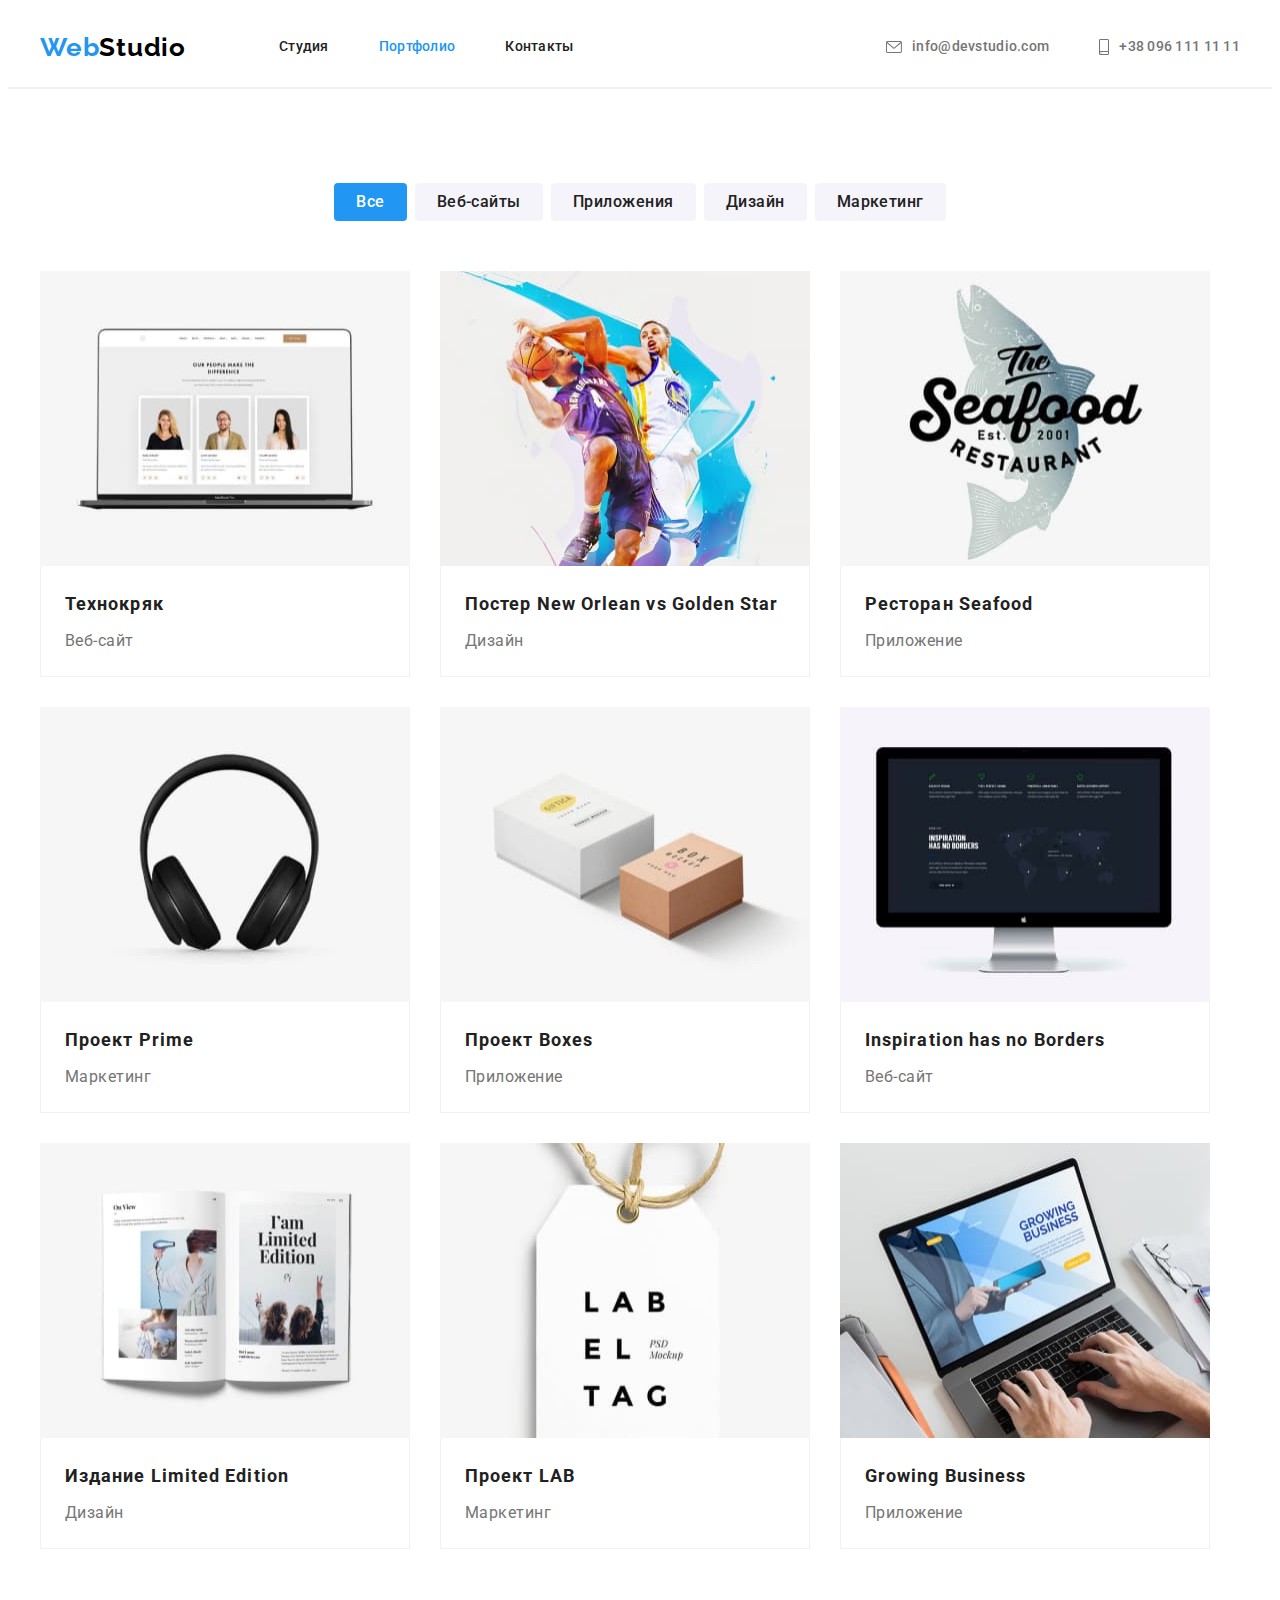
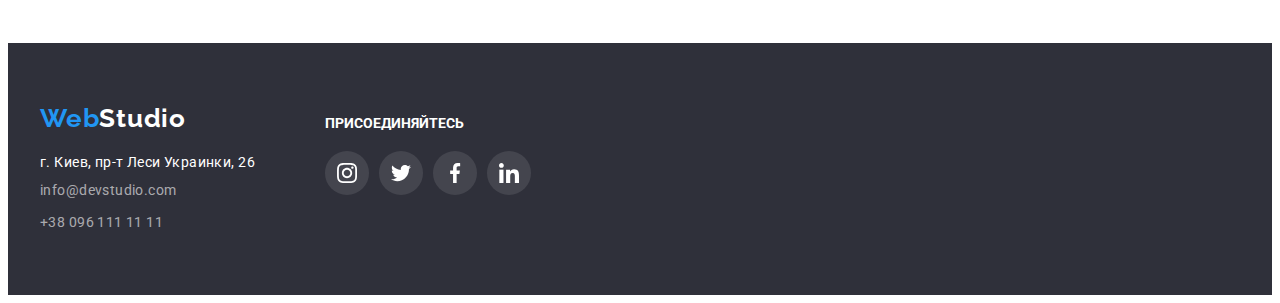
==== portfolio.html @ 335d4f62 "Добавляет данные прошлых ДЗ" ====
<!DOCTYPE html>
<html lang="en">
<head>
    <meta charset="UTF-8">
    <meta http-equiv="X-UA-Compatible" content="IE=edge">
    <meta name="viewport" content="width=device-width, initial-scale=1.0">
    <title>WebStudio</title>
    <link rel="preconnect" href="https://fonts.gstatic.com">
    <link href="https://fonts.googleapis.com/css2?family=Raleway:wght@700&family=Roboto:wght@400;500;700;900&display=swap" rel="stylesheet">
    <link rel="stylesheet" href="https://cdnjs.cloudflare.com/ajax/libs/modern-normalize/1.1.0/modern-normalize.min.css" integrity="sha512-wpPYUAdjBVSE4KJnH1VR1HeZfpl1ub8YT/NKx4PuQ5NmX2tKuGu6U/JRp5y+Y8XG2tV+wKQpNHVUX03MfMFn9Q==" crossorigin="anonymous" referrerpolicy="no-referrer" />
    <link rel="stylesheet" href="./css/styles.css">
</head>
<body class="page">
    <!--header-->
    <header class="header-section">
        <div class="container">
            <div class="header-menu">
                 <nav class="menu">
                     <a class="logo" href="./index.html"> <span class="logo-accent">Web</span>Studio</a>
                     <ul class="menu-item">
                         <li class="item"><a class="menu-link" href="./index.html">Студия</a></li>
                         <li class="item"><a class="menu-link current"  href="./portfolio.html">Портфолио</a></li>
                         <li class="item"><a class="menu-link" href="#">Контакты</a></li>
                             
                     </ul>
                 </nav>
             
                 <ul class="contacts-list">
                     <li class="item">
                         <a href="mailto:info@devstudio.com" class="contacts-links">
                             <svg class="icon" width=16px height=12px>
                                 <use href="./images/sprite.svg#icon-envelope"></use>
                             </svg>info@devstudio.com</a> 
                     </li>
                     <li class="item">
                         <a href="tel:+380961111111" class="contacts-links">
                             <svg class="icon" width=10px height=16px>
                                 <use href="./images/sprite.svg#icon-smartphone"></use>
                             </svg>+38 096 111 11 11</a>
                     </li>
                 </ul>
            </div>
         
        </div> 
      
     </header>

    <!--main-->
    <main>

        <section class="works section">
            <div class="container">
                <ul class="works-directions">
                    <li class="buttons"><button class="works-btn current" type="button">Все</button></li>
                    <li class="buttons"><button class="works-btn" type="button">Веб-сайты</button></li>
                    <li class="buttons"><button class="works-btn" type="button">Приложения</button></li>
                    <li class="buttons"><button class="works-btn" type="button">Дизайн</button></li>
                    <li class="buttons"><button class="works-btn" type="button">Маркетинг</button></li>         
                    
                </ul>
                        
                <ul class="projects">
                    <li class="projects-item">
                        <a href="#" class="links"><img src="./images/portfolio-images/technokriak.jpg" alt="notebook" width="370" height="295">  
                            <div class="description-data">
                                <h3 class="projects-title">Технокряк</h3>
                                <p class="projects-description">Веб-сайт</p> 
                            </div>
                        </a>
                    
                    </li>
                    <li class="projects-item">
                        <a href="#" class="links"><img src="./images/portfolio-images/basketball.jpg" alt="basketball players" width="370" height="295">
                            <div class="description-data">
                                <h3 class="projects-title">Постер New Orlean vs Golden Star</h3>
                                <p class="projects-description">Дизайн</p>
                            </div>
                        </a>
                    </li>
                    <li class="projects-item">
                        <a href="#" class="links"><img src="./images/portfolio-images/seafood.jpg" alt="fish and inscription" width="370" height="295">
                            <div class="description-data">
                                <h3 class="projects-title">Ресторан Seafood</h3>
                                <p class="projects-description">Приложение</p>
                            </div>
                        </a>
                    </li>
                    <li class="projects-item">
                        <a href="#" class="links"><img src="./images/portfolio-images/prime.jpg" alt="headphones" width="370" height="295">
                            <div class="description-data">
                                <h3 class="projects-title">Проект Prime</h3>
                                <p class="projects-description">Маркетинг</p>
                            </div>
                        </a>
                    </li>
                    <li class="projects-item">
                        <a href="#" class="links"><img src="./images/portfolio-images/boxes.jpg" alt="two boxes" width="370" height="295">
                            <div class="description-data">
                                <h3 class="projects-title">Проект Boxes</h3>
                                <p class="projects-description">Приложение</p>
                            </div>
                        </a>
                    </li>
                    <li class="projects-item">
                        <a href="#" class="links"><img src="./images/portfolio-images/inspiration.jpg" alt="monitor" width="370" height="295">
                            <div class="description-data">
                                <h3 class="projects-title">Inspiration has no Borders</h3>
                                <p class="projects-description">Веб-сайт</p>
                            </div>
                        </a>
                    </li>
                    <li class="projects-item">
                        <a href="#" class="links"><img src="./images/portfolio-images/limited_edition.jpg" alt="book with illustrations" width="370" height="295">
                            <div class="description-data">
                                <h3 class="projects-title">Издание Limited Edition</h3>
                                <p class="projects-description">Дизайн</p>
                            </div>
                        </a>
                    </li>
                    <li class="projects-item">
                        <a href="#" class="links"><img src="./images/portfolio-images/lab.jpg" alt="label" width="370" height="295">
                           <div class="description-data">
                               <h3 class="projects-title">Проект LAB</h3>
                                <p class="projects-description">Маркетинг</p>
                            </div>
                        </a>
                    </li>
                    <li class="projects-item">
                        <a href="#" class="links"><img src="./images/portfolio-images/growing_business.jpg" alt="laptop" width="370" height="295">
                            <div class="description-data">
                                <h3 class="projects-title">Growing Business</h3>
                                <p class="projects-description">Приложение</p>
                            </div>
                        </a>
                    </li>
    
                </ul>
            </div>               
        
        </section>

        
    </main>

   <!--footer-->
   <footer class="footer">
    <div class="container footer-container">
        <div class="contacts-footer">
            <div class="footer-logo">
                <a class="logo-footer" href="./index.html"> <span class="logo-accent">Web</span>Studio</a>
            </div>
            <address class="address">г. Киев, пр-т Леси Украинки, 26</address>
            <ul class="footer-contacts">
                <li class="links"><a class="footer-links" href="mailto:info@devstudio.com">info@devstudio.com</a></li>
                <li class="links"><a class="footer-links" href="tel:+380961111111">+38 096 111 11 11</a></li>
            </ul>
        </div>

        <div class="social-links-footer">
            <p class="footer-title">Присоединяйтесь</p>
            <ul class="footer-social-list">
                <li class="footer-social-item">
                    <a href="#" class="footer-social-link">
                        <svg class="footer-social-icon">
                            <use href="./images/sprite.svg#icon-instagram"></use>
                        </svg>
                    </a>
                </li>
                <li class="footer-social-item">
                    <a href="#" class="footer-social-link">
                        <svg class="footer-social-icon">
                            <use href="./images/sprite.svg#icon-twitter"></use>
                        </svg>
                    </a>
                </li>
                <li class="footer-social-item">
                    <a href="#" class="footer-social-link">
                        <svg class="footer-social-icon">
                            <use href="./images/sprite.svg#icon-facebook"></use>
                        </svg>
                    </a>
                </li>
                <li class="footer-social-item">
                    <a href="#" class="footer-social-link">
                        <svg class="footer-social-icon">
                            <use href="./images/sprite.svg#icon-linkedin"></use>
                        </svg>
                    </a>
                </li>
            </ul>

        </div>
    </div>
   
</footer>
</body>
</html>
---- css/styles.css ----
:root {
    --primary-text-color: #757575;
    --secondary-text-color: #212121;
    --additional-text-color: #FFFFFF;
    --accent-color: #2196F3;
}

body {
    background-color: #FFFFFF;
    color: var(--primary-text-color);
    font-family: Roboto, sans-serif;
}

ul {
    list-style: none;
}
a {
    text-decoration: none;
}

h1, h2, h3, h4, h5, h6, p {
    margin-top: 0px;
    margin-bottom: 0px;
}
ul,
ol {
    margin-top: 0px;
    margin-bottom: 0px;
    padding-left: 0px;
}
img {
    display: block;
}
.container {
    width: 1200px;
    margin: 0 auto;
    padding-left: 15px;
    padding-right: 15px;
}
.section {
    padding-top: 94px;
    padding-bottom: 94px;
}
.title {
    margin-top: 0px;
    margin-bottom: 50px;
    font-style: normal;
    font-weight: bold;
    font-size: 36px;
    line-height: 1.16;
    text-align: center;
    letter-spacing: 0.03em;
    color: var( --secondary-text-color)
}
/* ==================================header================================= */
.header-menu {
    display: flex;
    align-items: center;
}
.header-section {
    border-bottom: 2px solid #f1f1f1;
    padding-top: 24px; 
    padding-bottom: 24px;
}
.menu {
    display: flex;
}
.menu-item {
    display: flex;
    margin-top: 0px;
    margin-bottom: 0px; 
    align-items: center;  
}
.menu-item .item:not(:last-child) {
    margin-right: 50px;
}

.logo {
    margin-right: 93px;  

    font-family: Raleway;
    font-style: normal;
    font-weight: bold;
    font-size: 26px;
    line-height: 1.19;
    letter-spacing: 0.03em;
    color: #000000;
}

.logo-accent {
    color: var(--accent-color);
}

.menu-link {
    display: block;
    font-style: normal;
    font-weight: 500;
    font-size: 14px;
    line-height: 1.14;
    letter-spacing: 0.02em;
    color: var( --secondary-text-color);
}

.menu-link:hover,
.menu-link:focus {
    color: var(--accent-color)
}
.menu-link.current {
    color: var(--accent-color)
}

.contacts-list {
    display: flex;
    align-items: center;
    margin-top: 0px;
    margin-bottom: 0px;
    margin-left: auto;
}
.contacts-list .item:not(:last-child) {
   margin-right: 50px; 
}
.item {
    display: flex;
}
.contacts-links {
    display: flex;
    align-items: center;
    font-style: normal;
    font-weight: 500;
    font-size: 14px;
    line-height: 1.14;
    letter-spacing: 0.02em;
    color: var(--primary-text-color);
}
.contacts-links:hover,
.contacts-links:focus {
    color: var(--accent-color);
    fill: var(--accent-color)
}
.icon {
    margin-right: 10px;
    fill: currentColor
}

/* ==============================MAIN============================== */
/* ==============================Hero============================== */

.hero {
    background-color: #2F303A;
    text-align: center;
    padding-top: 195px;
    padding-bottom: 205px;
}
.overlay {
    max-width: 1600px;
    height: 600px;
    margin-left: auto;
    margin-right: auto;
    background-image: linear-gradient(
        to right,
        rgba(47, 48, 58, 0.4),
        rgba(47, 48, 58, 0.4)
    ),
        url(../images/hero_img.jpg);
    background-position: center;
    background-repeat: no-repeat;
    background-size: cover;
}

.hero-title {
    margin-top: 0px; 
    margin-bottom: 30px;   
    font-style: normal;
    font-weight: 900;
    font-size: 44px;
    line-height: 1.36;
    letter-spacing: 0.06em;
    text-transform: uppercase;
    color: var(--additional-text-color);
}

.modal-btn {
    font-style: normal;
    font-weight: bold;
    font-size: 16px;
    line-height: 1.87;
    letter-spacing: 0.06em;
    color: var(--additional-text-color);
    background-color: var(--accent-color);
    cursor: pointer;
    padding: 10px 32px;
    border-radius: 4px;
    text-align: center;
    outline: none;
    border: none;
}

/* ===========================Strengths=================================== */
.stenghth-section {
    padding-top: 89px;
    padding-bottom: 0px;
}
.strengths-list {
    display: flex;
    margin-left: -30px;
    margin-top: -30px;
}
.strengths-item {
    margin-left: 30px;
    margin-top: 30px;
}

.strengths-list .strengths-item {
    width: 270px;
}
.strengths-icon-container {
    height: 120px;
    background-color: #F5F4FA;
    margin-bottom: 30px;
    border-radius: 4px;
    display: flex;
    align-items: center;
    justify-content: center;
}

.strengths-list .strengths-title {
    font-style: normal;
    font-weight: bold;
    font-size: 14px;
    line-height: 1.14;
    letter-spacing: 0.03em;
    text-transform: uppercase;
    color: var( --secondary-text-color)
}
.strengths-title {
    margin-bottom: 10px;
}


.strenghts-description {
    font-style: normal;
    font-weight: normal;
    font-size: 14px;
    line-height: 1.7;
    letter-spacing: 0.03em;
    color: var(--primary-text-color);
    margin-top: 0px;
}

/* ===========================Works=================================== */

.work-section-images {
    display: flex;
    margin-left: -30px;
    margin-top: -30px;
}
.work-images {
    margin-left: 30px;
    margin-top: 30px;
}


/* ===========================Our team=================================== */
.team-section {
    background-color: #E5E5E5;
    padding-top: 94px;
    padding-bottom: 94px;
}

.member-title {
    font-style: normal;
    font-weight: 500;
    font-size: 16px;
    line-height: 1.18;
    text-align: center;
    letter-spacing: 0.03em;
    color: var( --secondary-text-color);
    margin-bottom: 10px;
}
.member-description {
    font-style: normal;
    font-weight: normal;
    font-size: 16px;
    line-height: 1.18;   
    text-align: center;
    letter-spacing: 0.03em;
    color: var(--primary-text-color);
    margin-bottom: 16px;
}
.team-images {
    display: flex;
    margin-left: -30px;
    margin-top: -30px;
}
.team-members-images {
    margin-left: 30px;
    margin-top: 30px;
    background-color: #FFFFFF;
    border-radius: 0 0 4px 4px;
    box-shadow: 0px 1px 3px rgb(0 0 0 / 12%),
    0px 1px 1px rgb(0 0 0 / 14%),
    0px 2px 1px rgb(0 0 0 / 20%)
}
.member-info {
    padding-top: 30px;
    padding-bottom: 30px;
   
}
.social-list-icon {
    width: 20px;
    height: 20px;    
}
.social-list {
    display: flex;
   justify-content: center;
}
.social-list-item:not(:last-child){
    margin-right: 10px;
}
.social-list-link {
    display: flex;
    align-items: center;
    justify-content: center;
    width: 44px;
    height: 44px;
    border-radius: 50%;
    background-color: transparent;
    fill: #AFB1B8;
}

.social-list-link:hover,
.social-list-link:focus {
    background-color: var(--accent-color);
    fill: var(--additional-text-color)
}

/* ===========================Customers=================================== */
.clients-list {
    display: flex;
    justify-content: center;
    margin-top: 0px;
    margin-bottom: 0px;
}
.clients-item:not(:last-child){
    margin-right: 30px;
}
.clients-link {
    display: flex;
    justify-content: center;
    align-items: center;
    width: 170px;
    height: 90px;
    fill: #AFB1B8;
    border: 1px solid #AFB1B8;
    box-sizing: border-box;
    border-radius: 4px;
}
.clients-link:hover,
.clients-link:focus {
    fill: var(--accent-color);
    border: 1px solid var(--accent-color);
}

/* ===========================footer=================================== */
.footer {
    background-color: #2F303A;
    padding-top: 60px;
    padding-bottom: 60px;
}
   
.footer-logo {
    margin-bottom: 20px;
}
.logo-footer {
    font-family: Raleway;
    font-style: normal;
    font-weight: bold;
    font-size: 26px;
    line-height: 1.19;
    letter-spacing: 0.03em;
    color: var(--additional-text-color);
}

.address {
    font-style: normal;
    font-weight: normal;
    font-size: 14px;
    line-height: 1,7;
    letter-spacing: 0.03em;
    color: var(--additional-text-color);
    margin-bottom: 9px;
}
.footer-contacts .footer-links {
    font-style: normal;
    font-weight: normal;
    font-size: 14px;
    line-height: 1.7;
    letter-spacing: 0.03em;
    color: rgba(255, 255, 255, 0.6);
}
.footer-contacts .links:not(:last-child) {
    margin-bottom: 9px;
}
.footer-links:hover,
.footer-links:focus {
    color: var(--accent-color);
}

.footer-title{
    font-weight: 700;
    font-size: 14px;
    line-height: 1.17;
    color: var(--additional-text-color);
    text-transform: uppercase;
    margin-bottom: 20px;
}
.footer-social-icon {
    width: 20px;
    height: 20px; 
    fill: var(--additional-text-color)   
}
.footer-social-list {
    display: flex;
}
.footer-social-item:not(:last-child){
    margin-right: 10px;
}
.footer-social-link {
    display: flex;
    align-items: center;
    justify-content: center;
    width: 44px;
    height: 44px;
    border-radius: 50%;
    background-color: rgba(255, 255, 255, 0.1);

}
.footer-social-link:hover,
.footer-social-link:focus {
    background-color: var(--accent-color);
}
.social-links-footer {
    justify-content: center;
    margin-left: 70px;
    padding-bottom: 40px;
    padding-top: 12px;
}
.footer-container {
    display: flex;
}
/* =================================PORTFOLIO===================================== */

.works-directions {
    display: flex;
    justify-content: center;
    margin-bottom: 50px;
}
.works-directions .buttons:not(:last-child){
    margin-right: 8px;
}

.works-btn {   
    height: 38px;
    padding-top: 6px;
    padding-bottom: 6px;
    padding-left: 22px;
    padding-right: 22px;
    border-radius: 4px; 
    font-family: Roboto, sans-serif;
    font-style: normal;
    font-weight: 500;
    font-size: 16px;
    line-height: 1.6;
    text-align: center;
    letter-spacing: 0.03em;
    cursor: pointer;
    color: var( --secondary-text-color);
    background-color: #F5F4FA;
    border:0px
}

.works-btn:hover,
.works-btn:focus {
  background-color: var(--accent-color);  
  color: var(--additional-text-color);
}

.works-btn.current {
    background-color: var(--accent-color);
    color: var(--additional-text-color);
}
.buttons:hover,
.buttons:focus {
    box-shadow: 0px 1px 3px rgb(0 0 0 / 12%),
    0px 1px 1px rgb(0 0 0 / 14%),
    0px 2px 1px rgb(0 0 0 / 20%);
    border-radius: 4px;
}

.projects {
    margin-left: -30px;
    margin-top: -30px;
    display: flex;
    flex-wrap: wrap;
}
.projects-item {
    display: block;
    margin-left: 30px;
    margin-top: 30px;
}
.projects .links:hover,
.projects .links:focus {
    box-shadow: 0px 1px 3px rgb(0 0 0 / 12%),
    0px 1px 1px rgb(0 0 0 / 14%),
    0px 2px 1px rgb(0 0 0 / 20%)
}
.description-data {
    padding-top: 20px;
    padding-bottom: 20px;
    padding-left: 24PX;
    padding-right: 24px;
    border-bottom: 1px solid #f1f1f1;
    border-left: 1px solid #f1f1f1;
    border-right: 1px solid #f1f1f1 ;
}
.projects-title {
    font-style: normal;
    font-weight: bold;
    font-size: 18px;
    line-height: 2;
    letter-spacing: 0.06em;
    color: var( --secondary-text-color);
    margin-bottom: 4px;
}
.projects-description {
    font-style: normal;
    font-weight: normal;
    font-size: 16px;
    line-height: 1.87;
    letter-spacing: 0.03em; 
    color: var(--primary-text-color)
}
.projects .links {
    display: block;
}
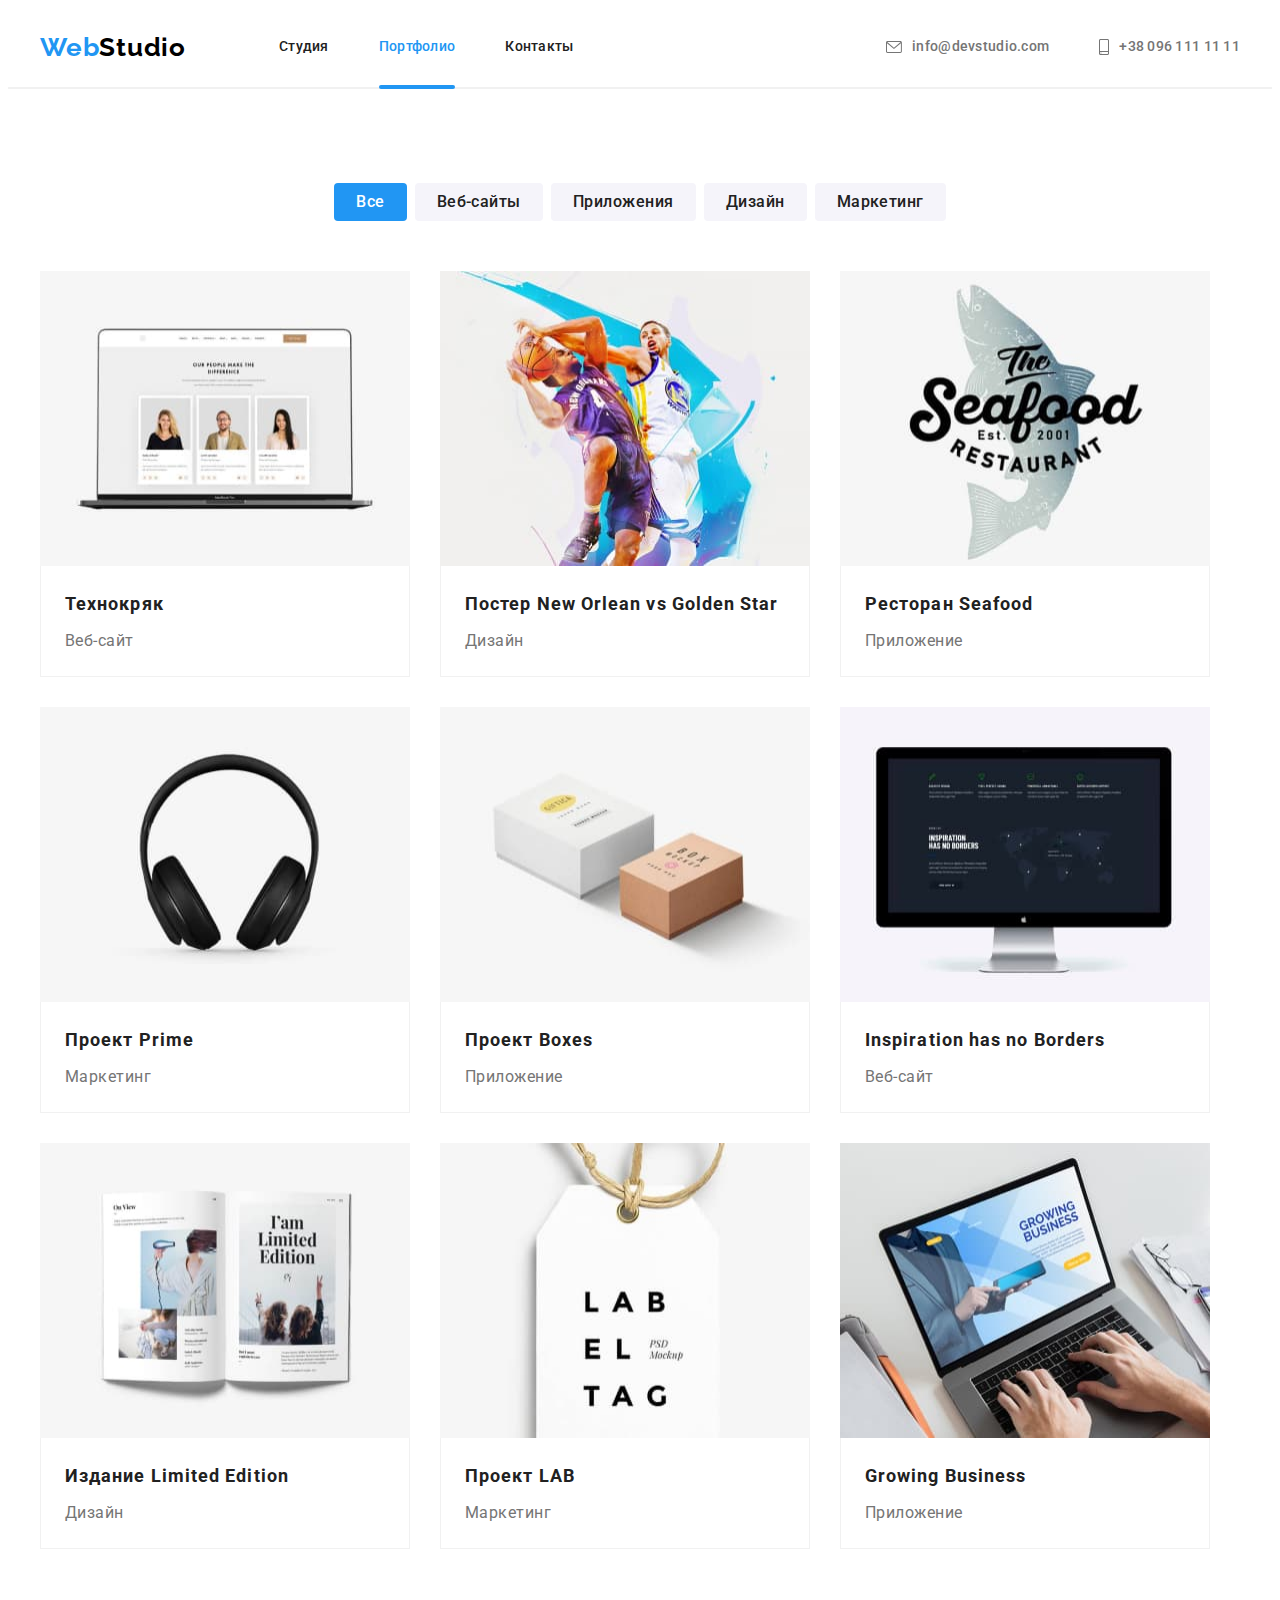
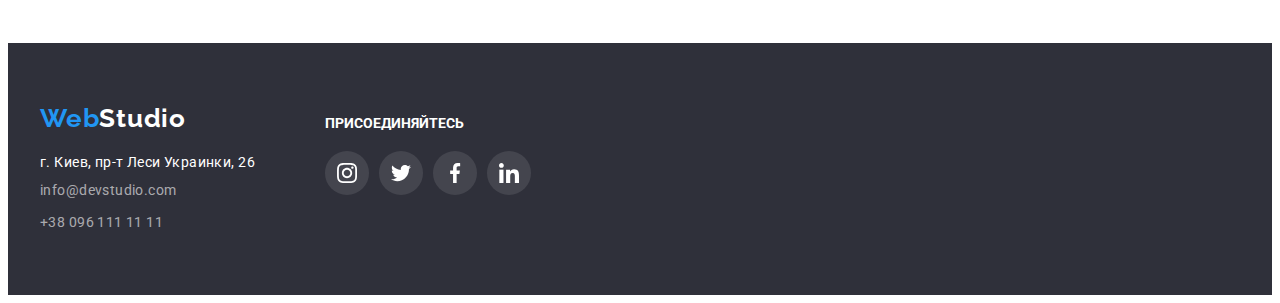
==== commit 8e9978b5: "Добавляет модальное окно, переходы, стили" ====
--- a/portfolio.html
+++ b/portfolio.html
@@ -59,9 +59,19 @@
                     
                 </ul>
                         
-                <ul class="projects">
-                    <li class="projects-item">
-                        <a href="#" class="links"><img src="./images/portfolio-images/technokriak.jpg" alt="notebook" width="370" height="295">  
+                <ul class="projects-list">
+                    <li class="projects-item">
+                        <a href="#" class="links">
+                            <div class="projects-aria-overlay">
+                                <img src="./images/portfolio-images/technokriak.jpg" alt="notebook" width="370" height="295">
+                                <div class="projects-overlay">
+                                    <p class="text-overlay">
+                                        Технокряк это современная площадка распространения коронавируса. Компании используют эту платформу для цифрового шпионажа и атак на защищённые сервера конкурентов.
+                                    </p>
+                                </div>
+
+                            </div>
+                              
                             <div class="description-data">
                                 <h3 class="projects-title">Технокряк</h3>
                                 <p class="projects-description">Веб-сайт</p> 
@@ -70,7 +80,16 @@
                     
                     </li>
                     <li class="projects-item">
-                        <a href="#" class="links"><img src="./images/portfolio-images/basketball.jpg" alt="basketball players" width="370" height="295">
+                        <a href="#" class="links">
+                            <div class="projects-aria-overlay">
+                                <img src="./images/portfolio-images/basketball.jpg" alt="basketball players" width="370" height="295">
+                                <div class="projects-overlay">
+                                    <p class="text-overlay">
+                                        Технокряк это современная площадка распространения коронавируса. Компании используют эту платформу для цифрового шпионажа и атак на защищённые сервера конкурентов.
+                                    </p>
+                                </div>
+                            </div>
+                           
                             <div class="description-data">
                                 <h3 class="projects-title">Постер New Orlean vs Golden Star</h3>
                                 <p class="projects-description">Дизайн</p>
@@ -78,7 +97,16 @@
                         </a>
                     </li>
                     <li class="projects-item">
-                        <a href="#" class="links"><img src="./images/portfolio-images/seafood.jpg" alt="fish and inscription" width="370" height="295">
+                        <a href="#" class="links">
+                            <div class="projects-aria-overlay">
+                                <img src="./images/portfolio-images/seafood.jpg" alt="fish and inscription" width="370" height="295">
+                                <div class="projects-overlay">
+                                    <p class="text-overlay">
+                                        Технокряк это современная площадка распространения коронавируса. Компании используют эту платформу для цифрового шпионажа и атак на защищённые сервера конкурентов.
+                                    </p>
+                                </div>
+                            </div>
+                    
                             <div class="description-data">
                                 <h3 class="projects-title">Ресторан Seafood</h3>
                                 <p class="projects-description">Приложение</p>
@@ -86,7 +114,16 @@
                         </a>
                     </li>
                     <li class="projects-item">
-                        <a href="#" class="links"><img src="./images/portfolio-images/prime.jpg" alt="headphones" width="370" height="295">
+                        <a href="#" class="links">
+                            <div class="projects-aria-overlay">
+                                <img src="./images/portfolio-images/prime.jpg" alt="headphones" width="370" height="295">
+                                <div class="projects-overlay">
+                                    <p class="text-overlay">
+                                        Технокряк это современная площадка распространения коронавируса. Компании используют эту платформу для цифрового шпионажа и атак на защищённые сервера конкурентов.
+                                    </p>
+                                </div>
+                            </div>
+                                                        
                             <div class="description-data">
                                 <h3 class="projects-title">Проект Prime</h3>
                                 <p class="projects-description">Маркетинг</p>
@@ -94,7 +131,16 @@
                         </a>
                     </li>
                     <li class="projects-item">
-                        <a href="#" class="links"><img src="./images/portfolio-images/boxes.jpg" alt="two boxes" width="370" height="295">
+                        <a href="#" class="links">
+                            <div class="projects-aria-overlay">
+                                <img src="./images/portfolio-images/boxes.jpg" alt="two boxes" width="370" height="295">
+                                <div class="projects-overlay">
+                                    <p class="text-overlay">
+                                        Технокряк это современная площадка распространения коронавируса. Компании используют эту платформу для цифрового шпионажа и атак на защищённые сервера конкурентов.
+                                    </p>
+                                </div>
+                            </div>                            
+                        
                             <div class="description-data">
                                 <h3 class="projects-title">Проект Boxes</h3>
                                 <p class="projects-description">Приложение</p>
@@ -102,7 +148,16 @@
                         </a>
                     </li>
                     <li class="projects-item">
-                        <a href="#" class="links"><img src="./images/portfolio-images/inspiration.jpg" alt="monitor" width="370" height="295">
+                        <a href="#" class="links">
+                            <div class="projects-aria-overlay">
+                                <img src="./images/portfolio-images/inspiration.jpg" alt="monitor" width="370" height="295">
+                                <div class="projects-overlay">
+                                    <p class="text-overlay">
+                                        Технокряк это современная площадка распространения коронавируса. Компании используют эту платформу для цифрового шпионажа и атак на защищённые сервера конкурентов.
+                                    </p>
+                                </div>
+                            </div>                            
+                            
                             <div class="description-data">
                                 <h3 class="projects-title">Inspiration has no Borders</h3>
                                 <p class="projects-description">Веб-сайт</p>
@@ -110,7 +165,16 @@
                         </a>
                     </li>
                     <li class="projects-item">
-                        <a href="#" class="links"><img src="./images/portfolio-images/limited_edition.jpg" alt="book with illustrations" width="370" height="295">
+                        <a href="#" class="links">
+                            <div class="projects-aria-overlay">
+                                <img src="./images/portfolio-images/limited_edition.jpg" alt="book with illustrations" width="370" height="295">
+                                <div class="projects-overlay">
+                                    <p class="text-overlay">
+                                        Технокряк это современная площадка распространения коронавируса. Компании используют эту платформу для цифрового шпионажа и атак на защищённые сервера конкурентов.
+                                    </p>
+                                </div>
+                            </div>                            
+                           
                             <div class="description-data">
                                 <h3 class="projects-title">Издание Limited Edition</h3>
                                 <p class="projects-description">Дизайн</p>
@@ -118,7 +182,17 @@
                         </a>
                     </li>
                     <li class="projects-item">
-                        <a href="#" class="links"><img src="./images/portfolio-images/lab.jpg" alt="label" width="370" height="295">
+                        <a href="#" class="links">
+                            <div class="projects-aria-overlay">
+                                <img src="./images/portfolio-images/lab.jpg" alt="label" width="370" height="295">
+                                <div class="projects-overlay">
+                                    <p class="text-overlay">
+                                        Технокряк это современная площадка распространения коронавируса. Компании используют эту платформу для цифрового шпионажа и атак на защищённые сервера конкурентов.
+                                    </p>
+                                </div>
+                            </div>
+                            
+                            
                            <div class="description-data">
                                <h3 class="projects-title">Проект LAB</h3>
                                 <p class="projects-description">Маркетинг</p>
@@ -126,7 +200,16 @@
                         </a>
                     </li>
                     <li class="projects-item">
-                        <a href="#" class="links"><img src="./images/portfolio-images/growing_business.jpg" alt="laptop" width="370" height="295">
+                        <a href="#" class="links">
+                            <div class="projects-aria-overlay">
+                                <img src="./images/portfolio-images/growing_business.jpg" alt="laptop" width="370" height="295">
+                                <div class="projects-overlay">
+                                    <p class="text-overlay">
+                                        Технокряк это современная площадка распространения коронавируса. Компании используют эту платформу для цифрового шпионажа и атак на защищённые сервера конкурентов.
+                                    </p>
+                                </div>
+                            </div>
+                                                                                   
                             <div class="description-data">
                                 <h3 class="projects-title">Growing Business</h3>
                                 <p class="projects-description">Приложение</p>
@@ -151,8 +234,8 @@
             </div>
             <address class="address">г. Киев, пр-т Леси Украинки, 26</address>
             <ul class="footer-contacts">
-                <li class="links"><a class="footer-links" href="mailto:info@devstudio.com">info@devstudio.com</a></li>
-                <li class="links"><a class="footer-links" href="tel:+380961111111">+38 096 111 11 11</a></li>
+                <li class="footer-links"><a class="footer-links-item" href="mailto:info@devstudio.com">info@devstudio.com</a></li>
+                <li class="footer-links"><a class="footer-links-item" href="tel:+380961111111">+38 096 111 11 11</a></li>
             </ul>
         </div>
 
--- a/css/styles.css
+++ b/css/styles.css
@@ -3,6 +3,8 @@
     --secondary-text-color: #212121;
     --additional-text-color: #FFFFFF;
     --accent-color: #2196F3;
+    --timing-function: cubic-bezier(0.4, 0, 0.2, 1);
+    --transition-duration: 250ms;
 }
 
 body {
@@ -99,16 +101,27 @@
     line-height: 1.14;
     letter-spacing: 0.02em;
     color: var( --secondary-text-color);
+    transition: color var(--transition-duration) var(--timing-function);
 }
 
 .menu-link:hover,
 .menu-link:focus {
-    color: var(--accent-color)
+    color: var(--accent-color);
 }
 .menu-link.current {
-    color: var(--accent-color)
-}
-
+    color: var(--accent-color);
+    position: relative;
+}
+.menu-link.current::after {
+    content: "";
+    position: absolute;
+    display: block;
+    width: 100%;
+    height: 4px;
+    border-radius: 2px;
+    margin-top: 30px;
+    background-color: var(--accent-color);
+}
 .contacts-list {
     display: flex;
     align-items: center;
@@ -131,6 +144,7 @@
     line-height: 1.14;
     letter-spacing: 0.02em;
     color: var(--primary-text-color);
+    transition: color var(--transition-duration) var(--timing-function);
 }
 .contacts-links:hover,
 .contacts-links:focus {
@@ -141,6 +155,7 @@
     margin-right: 10px;
     fill: currentColor
 }
+
 
 /* ==============================MAIN============================== */
 /* ==============================Hero============================== */
@@ -258,8 +273,25 @@
     margin-left: 30px;
     margin-top: 30px;
 }
-
-
+.image-container {
+    position:relative
+}
+.work-images-text {
+    position: absolute;
+    bottom: 0;
+    font-weight: 700px;
+    font-size: 14px;
+    line-height: 1.14;
+    text-align: center;
+    letter-spacing: 0.03em;
+    text-transform: uppercase;
+    color: var(--additional-text-color);
+    width: 100%;
+    height: 70px;
+    background: rgba(47, 48, 58, 0.8);
+    padding-top: 27px;
+    padding-bottom: 27px;
+}
 /* ===========================Our team=================================== */
 .team-section {
     background-color: #E5E5E5;
@@ -326,6 +358,8 @@
     border-radius: 50%;
     background-color: transparent;
     fill: #AFB1B8;
+    transition: fill var(--transition-duration) var(--timing-function);
+    transition: background-color var(--transition-duration) var(--timing-function);
 }
 
 .social-list-link:hover,
@@ -354,6 +388,8 @@
     border: 1px solid #AFB1B8;
     box-sizing: border-box;
     border-radius: 4px;
+    transition: fill var(--transition-duration) var(--timing-function);
+       
 }
 .clients-link:hover,
 .clients-link:focus {
@@ -390,19 +426,21 @@
     color: var(--additional-text-color);
     margin-bottom: 9px;
 }
-.footer-contacts .footer-links {
+.footer-links-item {
     font-style: normal;
     font-weight: normal;
     font-size: 14px;
     line-height: 1.7;
     letter-spacing: 0.03em;
     color: rgba(255, 255, 255, 0.6);
-}
-.footer-contacts .links:not(:last-child) {
+    transition: color var(--transition-duration) var(--timing-function);
+   
+}
+.footer-links:not(:last-child) {
     margin-bottom: 9px;
 }
-.footer-links:hover,
-.footer-links:focus {
+.footer-links-item:hover,
+.footer-links-item:focus {
     color: var(--accent-color);
 }
 
@@ -433,7 +471,7 @@
     height: 44px;
     border-radius: 50%;
     background-color: rgba(255, 255, 255, 0.1);
-
+    transition: background-color var(--transition-duration) var(--timing-function);
 }
 .footer-social-link:hover,
 .footer-social-link:focus {
@@ -476,7 +514,8 @@
     cursor: pointer;
     color: var( --secondary-text-color);
     background-color: #F5F4FA;
-    border:0px
+    border:0px;
+    transition: background-color var(--transition-duration) var(--timing-function), color var(--transition-duration) var(--timing-function) ;
 }
 
 .works-btn:hover,
@@ -494,10 +533,11 @@
     box-shadow: 0px 1px 3px rgb(0 0 0 / 12%),
     0px 1px 1px rgb(0 0 0 / 14%),
     0px 2px 1px rgb(0 0 0 / 20%);
-    border-radius: 4px;
-}
-
-.projects {
+    border-radius: 4px;  
+    transition: box-shadow var(--transition-duration) var(--timing-function);         
+}
+
+.projects-list {
     margin-left: -30px;
     margin-top: -30px;
     display: flex;
@@ -508,11 +548,39 @@
     margin-left: 30px;
     margin-top: 30px;
 }
-.projects .links:hover,
-.projects .links:focus {
+.links:hover,
+.links:focus {
     box-shadow: 0px 1px 3px rgb(0 0 0 / 12%),
     0px 1px 1px rgb(0 0 0 / 14%),
-    0px 2px 1px rgb(0 0 0 / 20%)
+    0px 2px 1px rgb(0 0 0 / 20%);
+    transition: box-shadow var(--transition-duration) var(--timing-function);
+    }
+.projects-aria-overlay {
+    position: relative;
+    overflow: hidden;
+}
+.projects-overlay {
+    position: absolute;
+    top: 0;
+    width: 100%;
+    height: 100%;
+    background-color: rgba(33, 150, 243, 0.9);
+    padding: 63px 24px;
+    overflow-y: auto;
+    transform: translateY(101%);
+    transition: transform var(--transition-duration) var(--timing-function);
+}
+.links:hover .projects-overlay,
+.links:focus .projects-overlay {
+    transform: translateY(0%);
+}
+
+
+.text-overlay {
+    font-size: 18px;
+    line-height: 1.56;
+    letter-spacing: 0.03em;
+    color: var(--additional-text-color)
 }
 .description-data {
     padding-top: 20px;
@@ -540,6 +608,62 @@
     letter-spacing: 0.03em; 
     color: var(--primary-text-color)
 }
-.projects .links {
+.projects-list .links {
     display: block;
 }
+/* =================================MODAL WINDOW===================================== */
+.backdrop {
+    position: fixed;
+    top: 0;
+    left: 0;
+    width: 100vw;
+    height: 100vh;
+    background-color: rgba(0, 0, 0, 0.2);
+    opacity: 1;
+    transition-duration: var(--transition-duration);
+    transform: scale(1);
+}
+.hero-modal{
+    position: absolute;
+    left: 50%;
+    top: 50%;
+    width: 528px;
+    height: 580px;
+    background-color: var(--additional-text-color);
+    box-shadow: 0px 1px 3px rgb(0 0 0 / 12%), 0px 1px 1px rgb(0 0 0 / 14%), 0px 2px 1px rgb(0 0 0 / 20%);
+    border-radius: 4px;
+    transform: translate(-50%, -50%);
+    transition: transform var(--transition-duration) var(--timing-function);
+}
+.close-button {
+    position: absolute;
+    top: 8px;
+    right: 8px;
+    width: 30px;
+    height: 30px;
+    border-radius: 50%;
+    border: 1px solid rgba(0, 0, 0, 0.1);
+    background-color: transparent;
+    display: flex;
+    align-items: center;
+    justify-content: center;
+    margin-left: auto;
+    margin-top: 8px;
+    margin-right: 8px;
+    cursor: pointer;
+    transition: background-color var(--transition-duration) var(--timing-function);
+}
+
+.close-button:hover,
+.close-button:focus {
+    background-color: var(--accent-color);
+}
+.is-hidden {
+    opacity: 0;
+    visibility: hidden;
+    pointer-events: none;
+}
+
+
+
+
